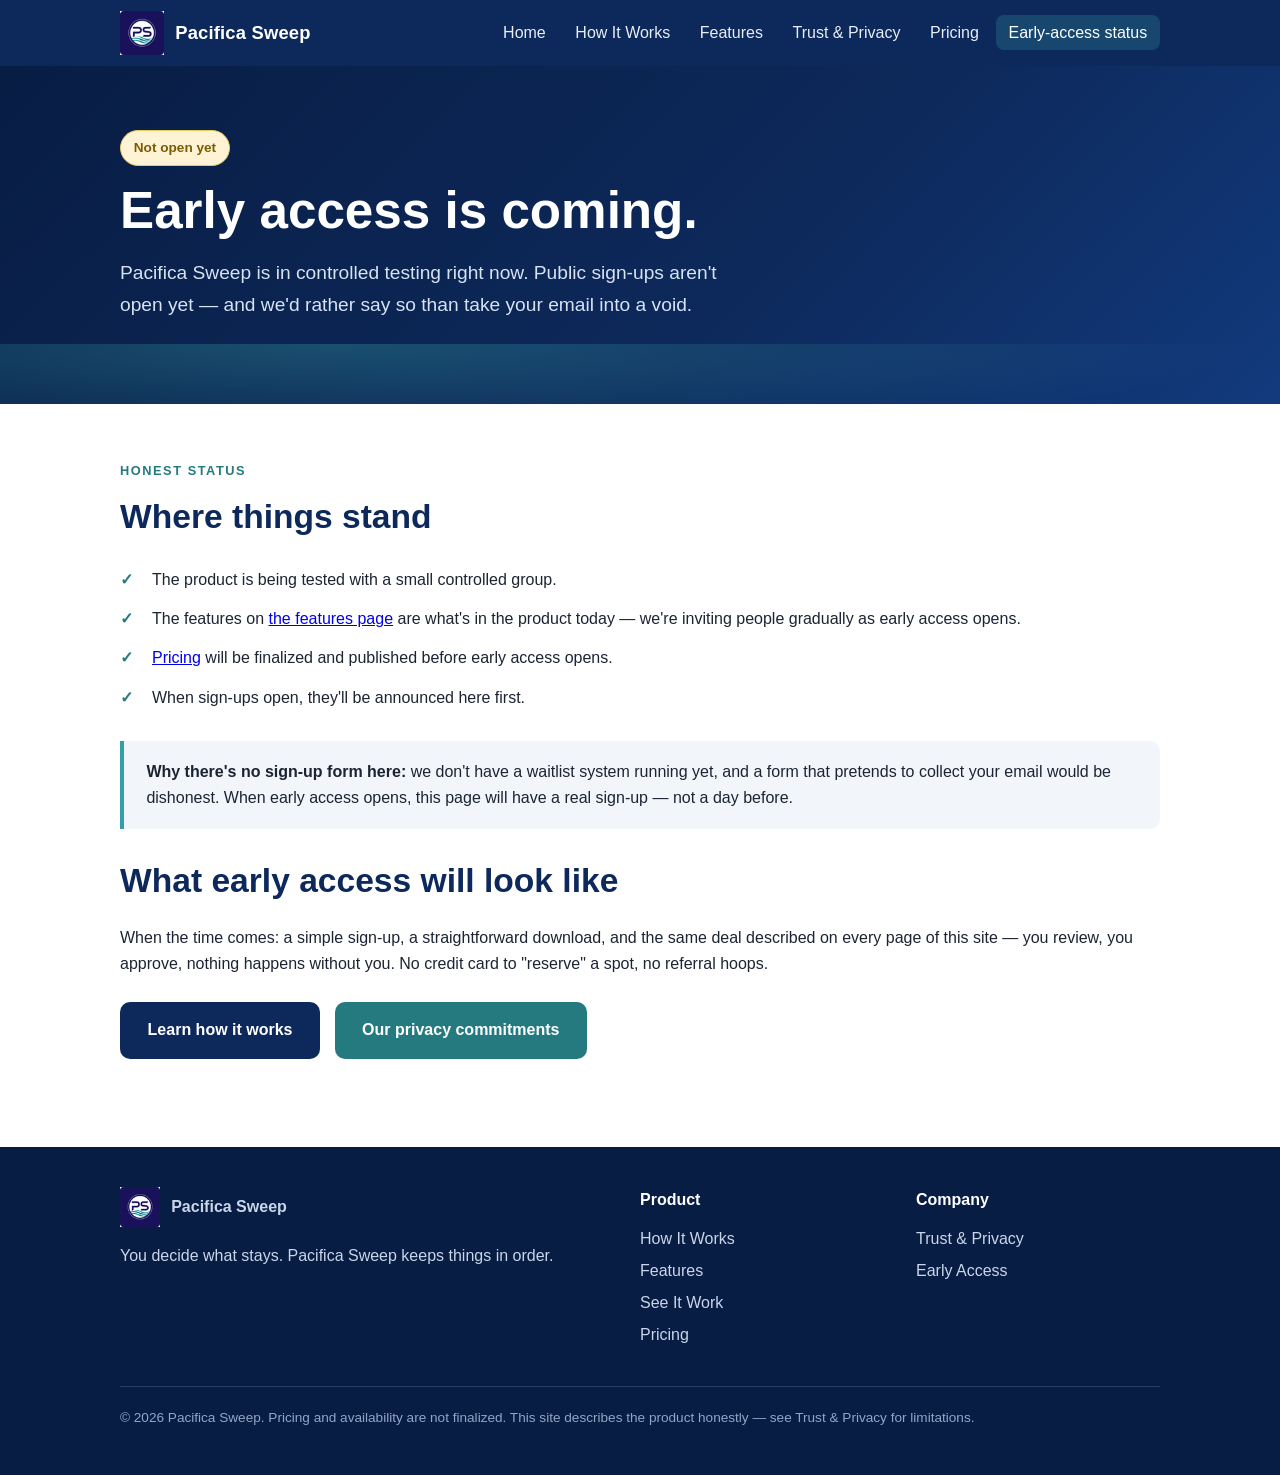
==== site/contact.html @ c02e40b4 "Publish Pacifica Sweep marketing website" ====
<!DOCTYPE html>
<html lang="en">
<head>
<meta charset="utf-8">
<meta name="viewport" content="width=device-width, initial-scale=1">
<title>Early Access — Pacifica Sweep</title>
<meta name="description" content="Pacifica Sweep early access: currently in controlled testing. Sign-ups aren't open yet — here's the honest status and what to expect.">
<meta property="og:title" content="Early Access — Pacifica Sweep">
<meta property="og:description" content="In controlled testing now. Here's the honest status of early access.">
<meta property="og:type" content="website">
<meta property="og:url" content="https://jkerrigan1988-design.github.io/site/contact">
<meta property="og:image" content="https://jkerrigan1988-design.github.io/site/assets/logo.png">
<meta property="og:image:alt" content="Pacifica Sweep logo">
<link rel="canonical" href="https://jkerrigan1988-design.github.io/site/contact">
<meta name="twitter:card" content="summary">
<link rel="icon" type="image/png" href="/site/assets/icon-64.png">
<link rel="apple-touch-icon" href="/site/assets/icon-180.png">
<link rel="stylesheet" href="/site/styles.css">
</head>
<body>
<a class="skip-link" href="#main">Skip to content</a>

<header class="site-header">
  <div class="header-inner">
    <a class="brand" href="/site" aria-label="Pacifica Sweep home">
      <img src="/site/assets/icon-64.png" alt="" width="44" height="44">
      <span class="brand-name">Pacifica Sweep</span>
    </a>
    <button class="nav-toggle" data-nav-toggle aria-expanded="false" aria-controls="site-nav">Menu</button>
    <nav class="site-nav" data-site-nav id="site-nav" aria-label="Primary">
      <ul>
        <li><a href="/site">Home</a></li>
        <li><a href="/site/how-it-works">How It Works</a></li>
        <li><a href="/site/features">Features</a></li>
        <li><a href="/site/trust-privacy">Trust &amp; Privacy</a></li>
        <li><a href="/site/pricing">Pricing</a></li>
        <li><a href="/site/contact" class="nav-cta" aria-current="page">Early-access status</a></li>
      </ul>
    </nav>
  </div>
</header>

<main id="main">
  <section class="hero">
    <div class="wrap">
      <span class="coming-soon">Not open yet</span>
      <h1>Early access is coming.</h1>
      <p class="lede">Pacifica Sweep is in controlled testing right now. Public sign-ups aren't open yet — and we'd rather say so than take your email into a void.</p>
    </div>
  </section>

  <section class="section">
    <div class="wrap">
      <p class="kicker">Honest status</p>
      <h2>Where things stand</h2>
      <ul class="check-list">
        <li>The product is being tested with a small controlled group.</li>
        <li>The features on <a href="/site/features">the features page</a> are what's in the product today — we're inviting people gradually as early access opens.</li>
        <li><a href="/site/pricing">Pricing</a> will be finalized and published before early access opens.</li>
        <li>When sign-ups open, they'll be announced here first.</li>
      </ul>

      <div class="callout" role="note" aria-label="Waitlist status">
        <p><strong>Why there's no sign-up form here:</strong> we don't have a waitlist system running yet, and a form that pretends to collect your email would be dishonest. When early access opens, this page will have a real sign-up — not a day before.</p>
      </div>

      <h2>What early access will look like</h2>
      <p>When the time comes: a simple sign-up, a straightforward download, and the same deal described on every page of this site — you review, you approve, nothing happens without you. No credit card to "reserve" a spot, no referral hoops.</p>
      <div class="btn-row" style="margin-top:1.5rem">
        <a class="btn btn-navy" href="/site/how-it-works">Learn how it works</a>
        <a class="btn btn-primary" href="/site/trust-privacy">Our privacy commitments</a>
      </div>
    </div>
  </section>
</main>

<footer class="site-footer">
  <div class="wrap">
    <div class="footer-grid">
      <div>
        <div class="footer-brand">
          <img src="/site/assets/icon-64.png" alt="" width="40" height="40">
          <strong>Pacifica Sweep</strong>
        </div>
        <p>You decide what stays. Pacifica Sweep keeps things in order.</p>
      </div>
      <div>
        <h3>Product</h3>
        <ul>
          <li><a href="/site/how-it-works">How It Works</a></li>
          <li><a href="/site/features">Features</a></li>
          <li><a href="/site/demo">See It Work</a></li>
          <li><a href="/site/pricing">Pricing</a></li>
        </ul>
      </div>
      <div>
        <h3>Company</h3>
        <ul>
          <li><a href="/site/trust-privacy">Trust &amp; Privacy</a></li>
          <li><a href="/site/contact">Early Access</a></li>
        </ul>
      </div>
    </div>
    <p class="footer-note">© <span data-year>2026</span> Pacifica Sweep. Pricing and availability are not finalized. This site describes the product honestly — see Trust &amp; Privacy for limitations.</p>
  </div>
</footer>
<script src="/site/site.js" defer></script>
</body>
</html>
---- site/styles.css ----
/* Pacifica Sweep marketing site — navy #0D295B, teal #349FA8 */
:root {
  --navy: #0d295b;
  --navy-deep: #081d44;
  --teal: #349fa8;
  --teal-dark: #257a80;
  --ink: #1c2433;
  --muted: #5a6577;
  --line: #dfe6ef;
  --bg: #ffffff;
  --bg-soft: #f2f6fa;
  --radius: 14px;
  --max: 1080px;
  --font: -apple-system, BlinkMacSystemFont, "Segoe UI", Roboto, Helvetica, Arial, sans-serif;
}

* { box-sizing: border-box; }
html { scroll-behavior: smooth; }
@media (prefers-reduced-motion: reduce) {
  html { scroll-behavior: auto; }
  *, *::before, *::after { animation: none !important; transition: none !important; }
}

body {
  margin: 0;
  font-family: var(--font);
  color: var(--ink);
  background: var(--bg);
  line-height: 1.65;
  -webkit-text-size-adjust: 100%;
}

.skip-link {
  position: absolute;
  left: -9999px;
  top: 0;
  background: var(--navy);
  color: #fff;
  padding: .75rem 1.25rem;
  z-index: 100;
  border-radius: 0 0 8px 0;
}
.skip-link:focus { left: 0; }

.wrap { max-width: var(--max); margin: 0 auto; padding: 0 1.25rem; }

/* Header */
.site-header {
  background: var(--navy);
  color: #fff;
  position: sticky;
  top: 0;
  z-index: 50;
}
.header-inner {
  display: flex;
  align-items: center;
  justify-content: space-between;
  gap: 1rem;
  padding: .7rem 1.25rem;
  max-width: var(--max);
  margin: 0 auto;
}
.brand { display: flex; align-items: center; gap: .7rem; text-decoration: none; color: #fff; }
.brand:focus-visible { outline: 3px solid var(--teal); outline-offset: 2px; }
.brand img { height: 44px; width: auto; display: block; }
.brand-name { font-weight: 700; font-size: 1.15rem; letter-spacing: .01em; }

.nav-toggle {
  display: none;
  background: transparent;
  border: 2px solid rgba(255,255,255,.5);
  color: #fff;
  border-radius: 8px;
  padding: .45rem .7rem;
  font-size: 1rem;
  cursor: pointer;
}
.nav-toggle:focus-visible { outline: 3px solid var(--teal); outline-offset: 2px; }

.site-nav ul {
  list-style: none;
  margin: 0;
  padding: 0;
  display: flex;
  gap: .25rem;
  align-items: center;
}
.site-nav a {
  color: #e8eef7;
  text-decoration: none;
  padding: .55rem .8rem;
  border-radius: 8px;
  font-weight: 500;
  white-space: nowrap;
}
.site-nav a:hover { background: rgba(255,255,255,.12); color: #fff; }
.site-nav a:focus-visible { outline: 3px solid var(--teal); outline-offset: 2px; }
.site-nav a[aria-current="page"] { background: rgba(52,159,168,.25); color: #fff; }
.nav-cta {
  background: var(--teal-dark);
  color: #fff !important;
  font-weight: 700;
}
.nav-cta:hover { background: var(--teal-dark) !important; filter: brightness(1.12); }

/* Hero */
.hero {
  background: linear-gradient(135deg, var(--navy-deep) 0%, var(--navy) 60%, #123a7d 100%);
  color: #fff;
  padding: 4rem 0 3.5rem;
  position: relative;
  overflow: hidden;
}
.hero::after {
  content: "";
  position: absolute;
  inset: auto -10% -60px -10%;
  height: 120px;
  background: radial-gradient(ellipse at 30% 0%, rgba(52,159,168,.35), transparent 60%);
  pointer-events: none;
}
.hero h1 { font-size: clamp(2rem, 5vw, 3.2rem); line-height: 1.15; margin: 0 0 1rem; }
.hero .lede { font-size: 1.2rem; color: #d7e3f4; max-width: 38rem; margin: 0 0 1.75rem; }
.hero-logo { height: 84px; width: auto; margin-bottom: 1.25rem; }

.btn-row { display: flex; gap: .9rem; flex-wrap: wrap; }
.btn {
  display: inline-block;
  padding: .85rem 1.6rem;
  border-radius: 10px;
  font-weight: 700;
  text-decoration: none;
  border: 2px solid transparent;
  cursor: pointer;
  font-size: 1rem;
}
.btn:focus-visible { outline: 3px solid var(--teal); outline-offset: 3px; }
.btn-primary { background: var(--teal-dark); color: #fff; }
.btn-primary:hover { filter: brightness(1.12); }
.btn-ghost { border-color: rgba(255,255,255,.6); color: #fff; }
.btn-ghost:hover { background: rgba(255,255,255,.12); }
/* Light-section counterpart to .btn-ghost (which is dark-section only:
   white text on a light background fails contrast — axe 2026-10-21). */
.btn-outline { border-color: var(--navy); color: var(--navy); }
.btn-outline:hover { background: rgba(13,41,91,.07); }
.btn-navy { background: var(--navy); color: #fff; }
.btn-navy:hover { background: var(--navy-deep); }

/* Sections */
.section { padding: 3.5rem 0; }
.section-soft { background: var(--bg-soft); }
.section h2 { color: var(--navy); font-size: clamp(1.5rem, 3vw, 2.1rem); margin: 0 0 1rem; }
.section .kicker {
  text-transform: uppercase;
  letter-spacing: .12em;
  font-size: .8rem;
  font-weight: 700;
  color: var(--teal-dark);
  margin: 0 0 .5rem;
}

.grid-3 { display: grid; grid-template-columns: repeat(3, 1fr); gap: 1.25rem; margin-top: 1.75rem; }
.grid-2 { display: grid; grid-template-columns: repeat(2, 1fr); gap: 1.25rem; margin-top: 1.75rem; }
.card {
  background: #fff;
  border: 1px solid var(--line);
  border-radius: var(--radius);
  padding: 1.5rem;
}
.card h2, .card h3 { color: var(--navy); margin: 0 0 .5rem; font-size: 1.15rem; }
.card p { margin: 0; color: var(--muted); }
.card .step-num {
  display: inline-flex;
  align-items: center;
  justify-content: center;
  width: 2.2rem; height: 2.2rem;
  border-radius: 50%;
  background: var(--teal-dark);
  color: #fff;
  font-weight: 700;
  margin-bottom: .75rem;
}
/* Demo walkthrough reuses the badge inside disclosure summaries. */
.faq summary .step-num {
  display: inline-flex;
  align-items: center;
  justify-content: center;
  width: 2.2rem; height: 2.2rem;
  border-radius: 50%;
  background: var(--teal-dark);
  color: #fff;
  font-weight: 700;
  margin-right: .5rem;
  vertical-align: middle;
}

/* Demo page: synthetic-example callout + finding list (honest example walkthrough). */
.example-notice {
  border: 1px solid var(--line);
  border-left: 4px solid var(--teal-dark);
  border-radius: 10px;
  background: var(--bg-soft);
  padding: 1rem 1.25rem;
  margin-bottom: 1.5rem;
}
.example-notice p { margin: 0; color: var(--ink); }
.finding-list { list-style: none; padding: 0; margin: 1rem 0 0; }
.finding-list li {
  border: 1px solid var(--line);
  border-radius: 10px;
  padding: .9rem 1.1rem;
  margin-bottom: .6rem;
  background: #fff;
  color: var(--muted);
}
.finding-list li strong { color: var(--navy); }

.check-list { list-style: none; padding: 0; margin: 1rem 0; }
.check-list li { padding: .4rem 0 .4rem 2rem; position: relative; }
.check-list li::before {
  content: "✓";
  position: absolute; left: 0;
  color: var(--teal-dark);
  font-weight: 700;
}
.x-list { list-style: none; padding: 0; margin: 1rem 0; }
.x-list li { padding: .4rem 0 .4rem 2rem; position: relative; color: var(--muted); }
.x-list li::before {
  content: "—";
  position: absolute; left: 0;
  color: var(--muted);
}

.callout {
  border-left: 4px solid var(--teal);
  background: var(--bg-soft);
  padding: 1.1rem 1.4rem;
  border-radius: 0 10px 10px 0;
  margin: 1.5rem 0;
}
.callout p { margin: 0; }

.coming-soon {
  display: inline-block;
  background: #fff3d6;
  border: 1px solid #e8c95c;
  color: #7a5c00;
  font-weight: 700;
  font-size: .85rem;
  padding: .35rem .8rem;
  border-radius: 999px;
  margin-bottom: 1rem;
}

.faq details {
  border: 1px solid var(--line);
  border-radius: 10px;
  padding: 1rem 1.25rem;
  margin-bottom: .75rem;
  background: #fff;
}
.faq summary { font-weight: 700; color: var(--navy); cursor: pointer; }
.faq summary:focus-visible { outline: 3px solid var(--teal); outline-offset: 2px; }
.faq p { color: var(--muted); margin: .75rem 0 0; }

/* Footer */
.site-footer {
  background: var(--navy-deep);
  color: #c9d6ea;
  padding: 2.5rem 0 2rem;
  margin-top: 2rem;
}
.footer-grid {
  display: grid;
  grid-template-columns: 2fr 1fr 1fr;
  gap: 2rem;
}
.site-footer h3 { color: #fff; font-size: 1rem; margin: 0 0 .75rem; }
.site-footer ul { list-style: none; margin: 0; padding: 0; }
.site-footer li { margin: .35rem 0; }
.site-footer a { color: #c9d6ea; text-decoration: none; }
.site-footer a:hover { color: #fff; text-decoration: underline; }
.site-footer a:focus-visible { outline: 3px solid var(--teal); outline-offset: 2px; }
.footer-brand { display: flex; align-items: center; gap: .7rem; margin-bottom: .75rem; }
.footer-brand img { height: 40px; width: auto; }
.footer-note {
  border-top: 1px solid rgba(255,255,255,.15);
  margin-top: 2rem;
  padding-top: 1.25rem;
  font-size: .85rem;
  color: #93a5c4;
}

/* Responsive */
@media (max-width: 960px) {
  /* Tablet band: below ~960px the brand + nowrap nav row (~900px of
     content) no longer fits a single non-wrapping flex row. Wrap the
     header so the nav drops to its own row instead of overflowing
     horizontally, and let the nav list itself wrap so the row stays
     inside narrow tablet viewports. The 720px block below takes over
     with the collapsible toggle nav; these rules do not conflict. */
  .header-inner { flex-wrap: wrap; }
  .site-nav ul { flex-wrap: wrap; row-gap: .25rem; }
}
@media (max-width: 860px) {
  .grid-3, .grid-2 { grid-template-columns: 1fr; }
  .footer-grid { grid-template-columns: 1fr; }
}
@media (max-width: 720px) {
  /* Progressive enhancement: the toggle + hidden nav only apply when JS is
     available (site.js adds .js to <html>). Without JS the toggle stays
     hidden and the nav renders as a visible stacked list — navigation must
     never depend on JavaScript. */
  .js .nav-toggle { display: block; }
  .js .site-nav { display: none; width: 100%; }
  .js .site-nav.open { display: block; }
  .header-inner { flex-wrap: wrap; }
  .site-nav ul { flex-direction: column; align-items: stretch; padding: .5rem 0 1rem; }
  .site-nav a { display: block; padding: .8rem .5rem; }
  .hero { padding: 2.75rem 0 2.5rem; }
  .section { padding: 2.5rem 0; }
}
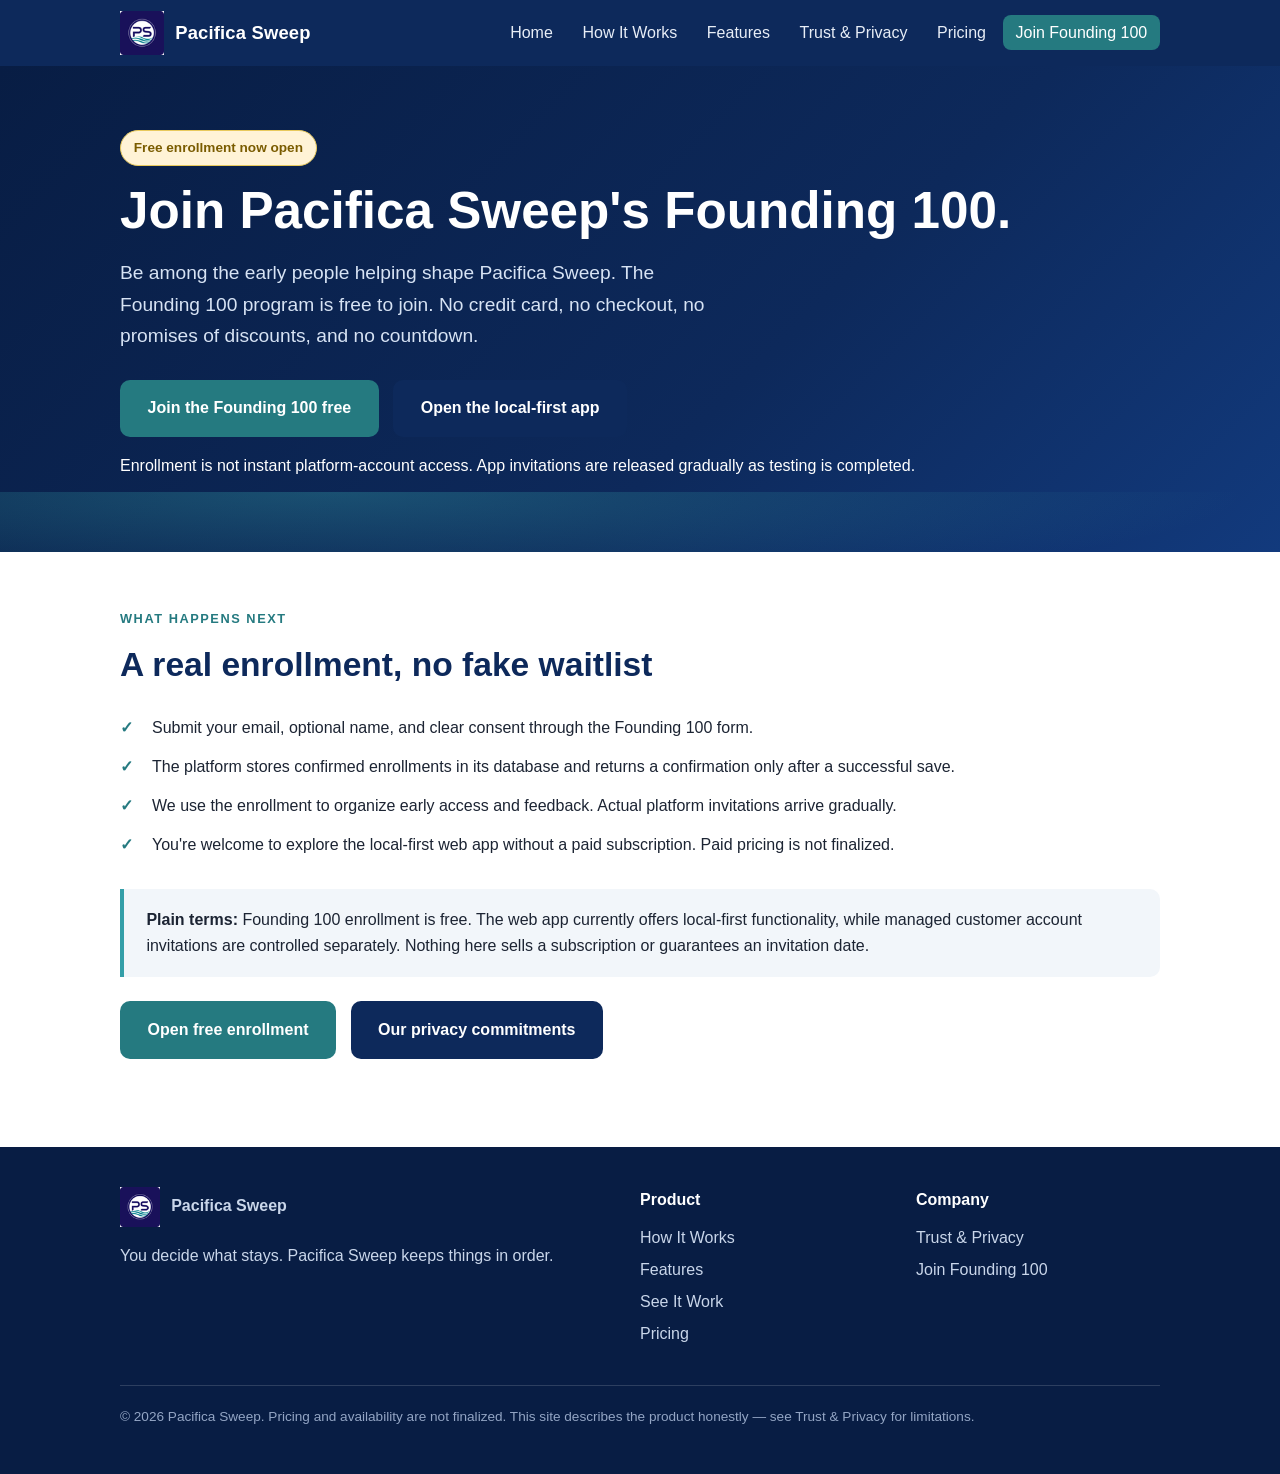
==== commit 97cea91e: "launch: open real Founding 100 entrypoint on early access page" ====
--- a/site/contact.html
+++ b/site/contact.html
@@ -4,9 +4,9 @@
 <meta charset="utf-8">
 <meta name="viewport" content="width=device-width, initial-scale=1">
 <title>Early Access — Pacifica Sweep</title>
-<meta name="description" content="Pacifica Sweep early access: currently in controlled testing. Sign-ups aren't open yet — here's the honest status and what to expect.">
+<meta name="description" content="Free Pacifica Sweep Founding 100 enrollment is now open. Managed app accounts are invited gradually; no payment is required.">
 <meta property="og:title" content="Early Access — Pacifica Sweep">
-<meta property="og:description" content="In controlled testing now. Here's the honest status of early access.">
+<meta property="og:description" content="Free Founding 100 enrollment is open. No checkout; app invitations are gradual.">
 <meta property="og:type" content="website">
 <meta property="og:url" content="https://jkerrigan1988-design.github.io/site/contact">
 <meta property="og:image" content="https://jkerrigan1988-design.github.io/site/assets/logo.png">
@@ -34,7 +34,7 @@
         <li><a href="/site/features">Features</a></li>
         <li><a href="/site/trust-privacy">Trust &amp; Privacy</a></li>
         <li><a href="/site/pricing">Pricing</a></li>
-        <li><a href="/site/contact" class="nav-cta" aria-current="page">Early-access status</a></li>
+        <li><a href="/site/founding-100" class="nav-cta">Join Founding 100</a></li>
       </ul>
     </nav>
   </div>
@@ -43,32 +43,32 @@
 <main id="main">
   <section class="hero">
     <div class="wrap">
-      <span class="coming-soon">Not open yet</span>
-      <h1>Early access is coming.</h1>
-      <p class="lede">Pacifica Sweep is in controlled testing right now. Public sign-ups aren't open yet — and we'd rather say so than take your email into a void.</p>
+      <span class="coming-soon">Free enrollment now open</span>
+      <h1>Join Pacifica Sweep's Founding 100.</h1>
+      <p class="lede">Be among the early people helping shape Pacifica Sweep. The Founding 100 program is free to join. No credit card, no checkout, no promises of discounts, and no countdown.</p>
+      <div class="btn-row">
+        <a class="btn btn-primary" href="/site/founding-100">Join the Founding 100 free</a>
+        <a class="btn btn-navy" href="https://kbl-api-production.up.railway.app/">Open the local-first app</a>
+      </div>
+      <p>Enrollment is not instant platform-account access. App invitations are released gradually as testing is completed.</p>
     </div>
   </section>
-
   <section class="section">
     <div class="wrap">
-      <p class="kicker">Honest status</p>
-      <h2>Where things stand</h2>
+      <p class="kicker">What happens next</p>
+      <h2>A real enrollment, no fake waitlist</h2>
       <ul class="check-list">
-        <li>The product is being tested with a small controlled group.</li>
-        <li>The features on <a href="/site/features">the features page</a> are what's in the product today — we're inviting people gradually as early access opens.</li>
-        <li><a href="/site/pricing">Pricing</a> will be finalized and published before early access opens.</li>
-        <li>When sign-ups open, they'll be announced here first.</li>
+        <li>Submit your email, optional name, and clear consent through the Founding 100 form.</li>
+        <li>The platform stores confirmed enrollments in its database and returns a confirmation only after a successful save.</li>
+        <li>We use the enrollment to organize early access and feedback. Actual platform invitations arrive gradually.</li>
+        <li>You're welcome to explore the local-first web app without a paid subscription. Paid pricing is not finalized.</li>
       </ul>
-
-      <div class="callout" role="note" aria-label="Waitlist status">
-        <p><strong>Why there's no sign-up form here:</strong> we don't have a waitlist system running yet, and a form that pretends to collect your email would be dishonest. When early access opens, this page will have a real sign-up — not a day before.</p>
+      <div class="callout" role="note">
+        <p><strong>Plain terms:</strong> Founding 100 enrollment is free. The web app currently offers local-first functionality, while managed customer account invitations are controlled separately. Nothing here sells a subscription or guarantees an invitation date.</p>
       </div>
-
-      <h2>What early access will look like</h2>
-      <p>When the time comes: a simple sign-up, a straightforward download, and the same deal described on every page of this site — you review, you approve, nothing happens without you. No credit card to "reserve" a spot, no referral hoops.</p>
       <div class="btn-row" style="margin-top:1.5rem">
-        <a class="btn btn-navy" href="/site/how-it-works">Learn how it works</a>
-        <a class="btn btn-primary" href="/site/trust-privacy">Our privacy commitments</a>
+        <a class="btn btn-primary" href="/site/founding-100">Open free enrollment</a>
+        <a class="btn btn-navy" href="/site/trust-privacy">Our privacy commitments</a>
       </div>
     </div>
   </section>
@@ -97,7 +97,7 @@
         <h3>Company</h3>
         <ul>
           <li><a href="/site/trust-privacy">Trust &amp; Privacy</a></li>
-          <li><a href="/site/contact">Early Access</a></li>
+          <li><a href="/site/founding-100">Join Founding 100</a></li>
         </ul>
       </div>
     </div>
